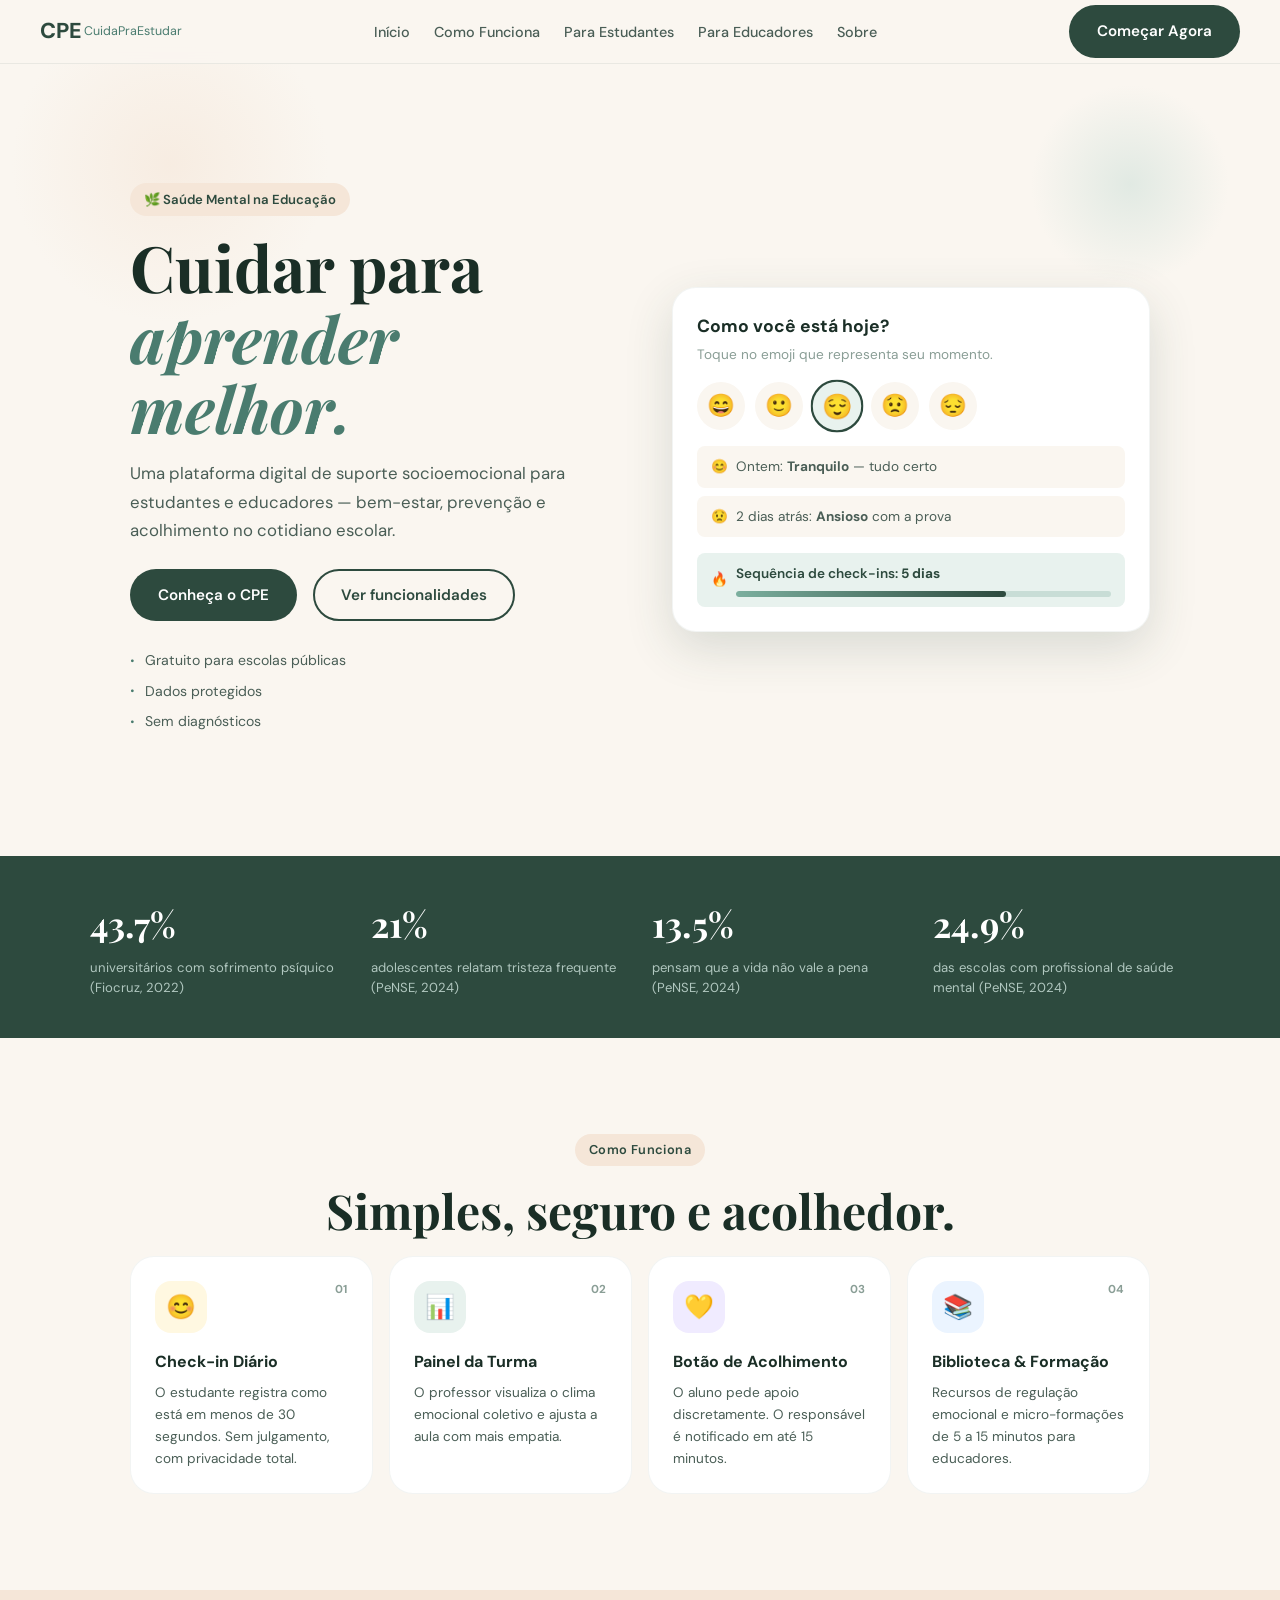
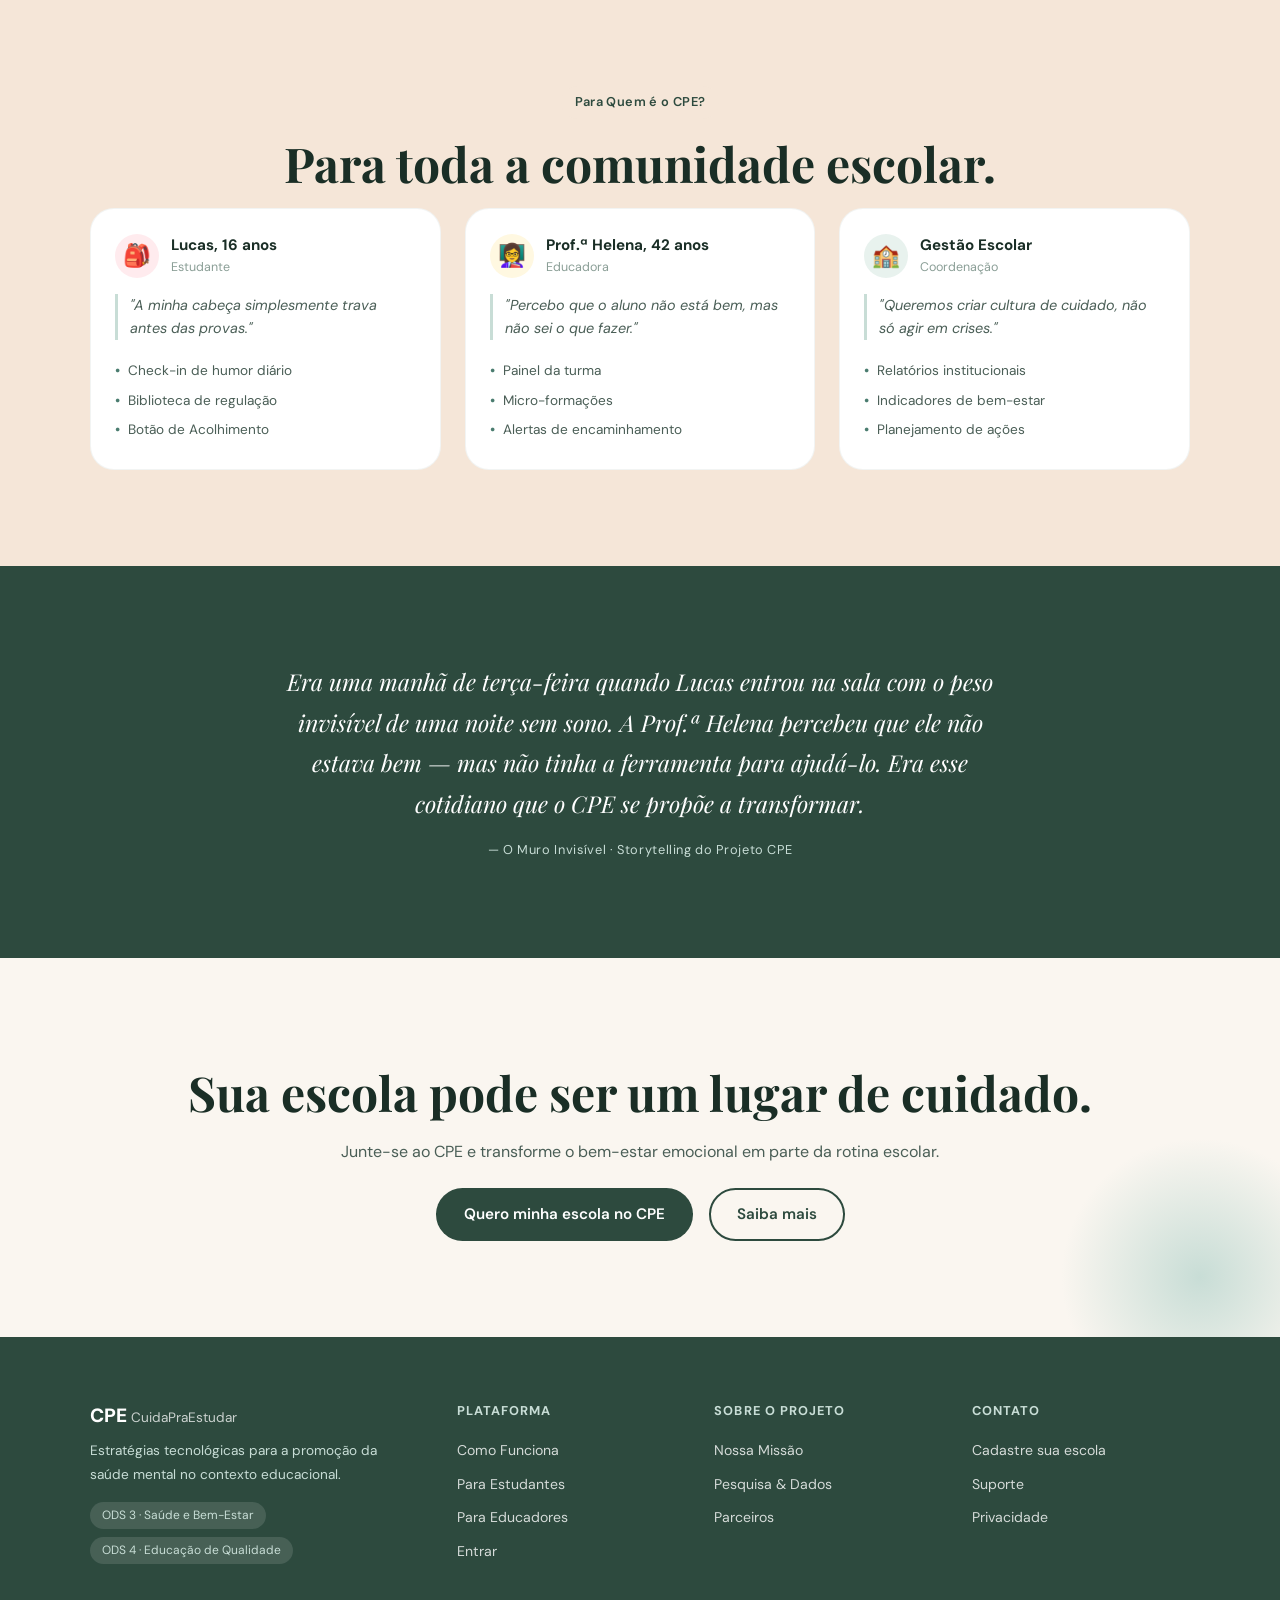
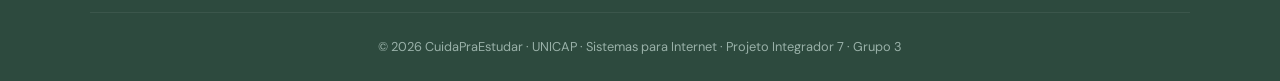
==== index.html @ 60b21c80 "commit inicial" ====
<!DOCTYPE html>
<html lang="pt-BR">
<head>
  <!-- 
    CPE - CuidaPraEstudar
    Projeto Integrador - Disciplina: Introdução à Programação Web
    Integrantes:
    Ailton Guilherme Ribeiro Ribas - 00000866953
    Ana Beatriz Ribeiro Santana - 00000866951
    Ana Paula de Oliveira Reis - 00000866967
    Caio da Silva Araújo - 00000866969
    Jhonatan Rafael Freitas - 00000866944
    Luana Rêgo de Castro - 00000866975
  -->
  <meta charset="UTF-8" />
  <meta name="viewport" content="width=device-width, initial-scale=1.0" />
  <title>CPE · CuidaPraEstudar — Cuidar para aprender melhor</title>
  <meta name="description" content="Plataforma de suporte socioemocional para toda a comunidade escolar." />
  <link rel="stylesheet" href="css/style.css" />
  <link rel="stylesheet" href="css/home.css" />
</head>
<body>

  <!-- ============ NAVBAR ============ -->
  <nav class="navbar">
    <a href="index.html" class="navbar-logo">
      <span class="logo-cpe">CPE</span><span class="logo-sub">CuidaPraEstudar</span>
    </a>
    <ul class="navbar-links">
      <li><a href="#inicio">Início</a></li>
      <li><a href="#como-funciona">Como Funciona</a></li>
      <li><a href="#estudantes">Para Estudantes</a></li>
      <li><a href="#educadores">Para Educadores</a></li>
      <li><a href="#sobre">Sobre</a></li>
    </ul>
    <a href="login.html" class="btn-primary">Começar Agora</a>
  </nav>

  <!-- ============ HERO ============ -->
  <section id="inicio" class="hero">
    <!-- Left -->
    <div class="hero-left">
      <div class="hero-badge">🌿 Saúde Mental na Educação</div>
      <h1 class="hero-title">
        Cuidar para
        <em class="hero-title-italic">aprender melhor.</em>
      </h1>
      <p class="hero-desc">
        Uma plataforma digital de suporte socioemocional para estudantes e educadores — bem-estar, prevenção e acolhimento no cotidiano escolar.
      </p>
      <div class="hero-actions">
        <a href="login.html" class="btn-primary">Conheça o CPE</a>
        <a href="#como-funciona" class="btn-secondary">Ver funcionalidades</a>
      </div>
      <ul class="hero-features">
        <li>Gratuito para escolas públicas</li>
        <li>Dados protegidos</li>
        <li>Sem diagnósticos</li>
      </ul>
    </div>

    <!-- Right: Check-in Card -->
    <div class="hero-right">
      <div class="checkin-card">
        <h3>Como você está hoje?</h3>
        <p>Toque no emoji que representa seu momento.</p>
        <div class="emoji-row">
          <button class="emoji-btn" title="Muito feliz">😄</button>
          <button class="emoji-btn" title="Feliz">🙂</button>
          <button class="emoji-btn selected" title="Tranquilo">😌</button>
          <button class="emoji-btn" title="Ansioso">😟</button>
          <button class="emoji-btn" title="Triste">😔</button>
        </div>
        <div class="checkin-history">
          <div class="checkin-item">
            <span>😊</span>
            <span>Ontem: <strong>Tranquilo</strong> — tudo certo</span>
          </div>
          <div class="checkin-item">
            <span>😟</span>
            <span>2 dias atrás: <strong>Ansioso</strong> com a prova</span>
          </div>
        </div>
        <div class="checkin-streak">
          <span>🔥</span>
          <div style="flex:1">
            <div>Sequência de check-ins: <strong>5 dias</strong></div>
            <div class="streak-bar"><div class="streak-fill"></div></div>
          </div>
        </div>
      </div>
    </div>
  </section>

  <!-- ============ STATS BAND ============ -->
  <div class="stats-band">
    <div class="stats-inner">
      <div class="stat-item reveal">
        <h3><span class="counter" data-target="59.7" data-suffix="%">59.7%</span></h3>
        <p>universitários com sofrimento psíquico (Fiocruz, 2022)</p>
      </div>
      <div class="stat-item reveal">
        <h3><span class="counter" data-target="30" data-suffix="%">30%</span></h3>
        <p>adolescentes relatam tristeza frequente (PeNSE, 2024)</p>
      </div>
      <div class="stat-item reveal">
        <h3><span class="counter" data-target="18.5" data-suffix="%">18.5%</span></h3>
        <p>pensam que a vida não vale a pena (PeNSE, 2024)</p>
      </div>
      <div class="stat-item reveal">
        <h3><span class="counter" data-target="34.1" data-suffix="%">34.1%</span></h3>
        <p>das escolas com profissional de saúde mental (PeNSE, 2024)</p>
      </div>
    </div>
  </div>

  <!-- ============ HOW IT WORKS ============ -->
  <section id="como-funciona" class="how-section">
    <div class="section-label">
      <span class="tag-badge">Como Funciona</span>
    </div>
    <h2 class="section-title">Simples, seguro e acolhedor.</h2>

    <div class="features-grid">
      <div class="feature-card reveal">
        <span class="feature-num">01</span>
        <div class="feature-icon yellow">😊</div>
        <h3>Check-in Diário</h3>
        <p>O estudante registra como está em menos de 30 segundos. Sem julgamento, com privacidade total.</p>
      </div>
      <div class="feature-card reveal">
        <span class="feature-num">02</span>
        <div class="feature-icon green">📊</div>
        <h3>Painel da Turma</h3>
        <p>O professor visualiza o clima emocional coletivo e ajusta a aula com mais empatia.</p>
      </div>
      <div class="feature-card reveal">
        <span class="feature-num">03</span>
        <div class="feature-icon purple">💛</div>
        <h3>Botão de Acolhimento</h3>
        <p>O aluno pede apoio discretamente. O responsável é notificado em até 15 minutos.</p>
      </div>
      <div class="feature-card reveal">
        <span class="feature-num">04</span>
        <div class="feature-icon blue">📚</div>
        <h3>Biblioteca &amp; Formação</h3>
        <p>Recursos de regulação emocional e micro-formações de 5 a 15 minutos para educadores.</p>
      </div>
    </div>
  </section>

  <!-- ============ PERSONAS ============ -->
  <section id="estudantes" class="personas-section">
    <div class="personas-inner">
      <div class="section-label">
        <span class="tag-badge">Para Quem é o CPE?</span>
      </div>
      <h2 class="section-title">Para toda a comunidade escolar.</h2>

      <div class="personas-grid">
        <!-- Estudante -->
        <div class="persona-card reveal">
          <div class="persona-header">
            <div class="persona-avatar red">🎒</div>
            <div>
              <div class="persona-name">Lucas, 16 anos</div>
              <div class="persona-role">Estudante</div>
            </div>
          </div>
          <p class="persona-quote">"A minha cabeça simplesmente trava antes das provas."</p>
          <ul class="persona-list">
            <li>Check-in de humor diário</li>
            <li>Biblioteca de regulação</li>
            <li>Botão de Acolhimento</li>
          </ul>
        </div>

        <!-- Educadora -->
        <div class="persona-card reveal" id="educadores">
          <div class="persona-header">
            <div class="persona-avatar yellow">👩‍🏫</div>
            <div>
              <div class="persona-name">Prof.ª Helena, 42 anos</div>
              <div class="persona-role">Educadora</div>
            </div>
          </div>
          <p class="persona-quote">"Percebo que o aluno não está bem, mas não sei o que fazer."</p>
          <ul class="persona-list">
            <li>Painel da turma</li>
            <li>Micro-formações</li>
            <li>Alertas de encaminhamento</li>
          </ul>
        </div>

        <!-- Gestão -->
        <div class="persona-card reveal">
          <div class="persona-header">
            <div class="persona-avatar green">🏫</div>
            <div>
              <div class="persona-name">Gestão Escolar</div>
              <div class="persona-role">Coordenação</div>
            </div>
          </div>
          <p class="persona-quote">"Queremos criar cultura de cuidado, não só agir em crises."</p>
          <ul class="persona-list">
            <li>Relatórios institucionais</li>
            <li>Indicadores de bem-estar</li>
            <li>Planejamento de ações</li>
          </ul>
        </div>
      </div>
    </div>
  </section>

  <!-- ============ STORYTELLING ============ -->
  <section class="story-section">
    <p class="story-text reveal">
      Era uma manhã de terça-feira quando Lucas entrou na sala com o peso invisível de uma noite sem sono. A Prof.ª Helena percebeu que ele não estava bem — mas não tinha a ferramenta para ajudá-lo. Era esse cotidiano que o CPE se propõe a transformar.
    </p>
    <span class="story-attribution">— O Muro Invisível · Storytelling do Projeto CPE</span>
  </section>

  <!-- ============ CTA ============ -->
  <section id="sobre" class="cta-section">
    <h2 class="cta-title reveal">Sua escola pode ser um lugar de cuidado.</h2>
    <p class="cta-desc reveal">Junte-se ao CPE e transforme o bem-estar emocional em parte da rotina escolar.</p>
    <div class="cta-actions reveal">
      <a href="login.html" class="btn-primary">Quero minha escola no CPE</a>
      <a href="#como-funciona" class="btn-secondary">Saiba mais</a>
    </div>
  </section>

  <!-- ============ FOOTER ============ -->
  <footer class="footer">
    <div class="footer-grid">
      <div>
        <div class="footer-logo">CPE<span style="font-weight:400;font-size:0.85rem;opacity:0.75"> CuidaPraEstudar</span></div>
        <p class="footer-desc">Estratégias tecnológicas para a promoção da saúde mental no contexto educacional.</p>
        <div class="footer-ods">
          <span class="footer-ods-tag">ODS 3 · Saúde e Bem-Estar</span>
          <span class="footer-ods-tag">ODS 4 · Educação de Qualidade</span>
        </div>
      </div>
      <div class="footer-col">
        <h4>Plataforma</h4>
        <ul>
          <li><a href="#como-funciona">Como Funciona</a></li>
          <li><a href="#estudantes">Para Estudantes</a></li>
          <li><a href="#educadores">Para Educadores</a></li>
          <li><a href="login.html">Entrar</a></li>
        </ul>
      </div>
      <div class="footer-col">
        <h4>Sobre o Projeto</h4>
        <ul>
          <li><a href="#">Nossa Missão</a></li>
          <li><a href="#">Pesquisa &amp; Dados</a></li>
          <li><a href="#">Parceiros</a></li>
        </ul>
      </div>
      <div class="footer-col">
        <h4>Contato</h4>
        <ul>
          <li><a href="#">Cadastre sua escola</a></li>
          <li><a href="#">Suporte</a></li>
          <li><a href="#">Privacidade</a></li>
        </ul>
      </div>
    </div>
    <div class="footer-bottom">
      © 2026 CuidaPraEstudar · UNICAP · Sistemas para Internet · Projeto Integrador 7 · Grupo 3
    </div>
  </footer>

  <script src="js/main.js"></script>
</body>
</html>
---- css/style.css ----
/* ============================================
   CPE - CuidaPraEstudar | Global Styles
   Integrantes: [Nome 1 - Matrícula] [Nome 2 - Matrícula]
   ============================================ */

@import url('https://fonts.googleapis.com/css2?family=Playfair+Display:ital,wght@0,700;1,500&family=DM+Sans:wght@300;400;500;600&display=swap');

:root {
  /* Colors */
  --green-dark: #2D4A3E;
  --green-mid: #4A7C6F;
  --green-light: #7BAF9E;
  --green-pale: #C8DDD6;
  --green-soft: #E8F2EE;
  --cream: #FAF6F0;
  --peach: #F5E6D8;
  --peach-mid: #EDCFB5;
  --salmon: #E8927C;
  --text-dark: #1A2E26;
  --text-mid: #4A5E56;
  --text-light: #8A9E96;
  --white: #FFFFFF;
  --amber: #F5A623;
  --red-soft: #E87C6A;
  --purple-soft: #B8A8D4;
  --blue-soft: #A8C4D4;

  /* Typography */
  --font-display: 'Playfair Display', Georgia, serif;
  --font-body: 'DM Sans', sans-serif;

  /* Spacing */
  --space-xs: 0.5rem;
  --space-sm: 1rem;
  --space-md: 1.5rem;
  --space-lg: 2.5rem;
  --space-xl: 4rem;
  --space-2xl: 6rem;

  /* Border radius */
  --radius-sm: 8px;
  --radius-md: 16px;
  --radius-lg: 24px;
  --radius-full: 999px;

  /* Shadows */
  --shadow-sm: 0 2px 8px rgba(45,74,62,0.08);
  --shadow-md: 0 8px 24px rgba(45,74,62,0.12);
  --shadow-lg: 0 16px 48px rgba(45,74,62,0.16);
}

* {
  margin: 0;
  padding: 0;
  box-sizing: border-box;
}

html {
  scroll-behavior: smooth;
}

body {
  font-family: var(--font-body);
  background-color: var(--cream);
  color: var(--text-dark);
  line-height: 1.6;
  -webkit-font-smoothing: antialiased;
}

/* ---- Shared Components ---- */

.btn-primary {
  display: inline-flex;
  align-items: center;
  gap: 8px;
  background: var(--green-dark);
  color: var(--white);
  border: none;
  border-radius: var(--radius-full);
  padding: 14px 28px;
  font-family: var(--font-body);
  font-size: 0.95rem;
  font-weight: 600;
  cursor: pointer;
  transition: all 0.25s ease;
  text-decoration: none;
}

.btn-primary:hover {
  background: var(--green-mid);
  transform: translateY(-2px);
  box-shadow: var(--shadow-md);
}

.btn-secondary {
  display: inline-flex;
  align-items: center;
  gap: 8px;
  background: transparent;
  color: var(--green-dark);
  border: 2px solid var(--green-dark);
  border-radius: var(--radius-full);
  padding: 12px 26px;
  font-family: var(--font-body);
  font-size: 0.95rem;
  font-weight: 600;
  cursor: pointer;
  transition: all 0.25s ease;
  text-decoration: none;
}

.btn-secondary:hover {
  background: var(--green-soft);
  transform: translateY(-2px);
}

.tag-badge {
  display: inline-block;
  background: var(--peach);
  color: var(--green-dark);
  border-radius: var(--radius-full);
  padding: 6px 14px;
  font-size: 0.8rem;
  font-weight: 600;
  letter-spacing: 0.03em;
}

.tag-badge.green {
  background: var(--green-soft);
  color: var(--green-dark);
}

/* ---- Navbar ---- */

.navbar {
  position: sticky;
  top: 0;
  z-index: 100;
  background: rgba(250,246,240,0.92);
  backdrop-filter: blur(12px);
  border-bottom: 1px solid rgba(45,74,62,0.08);
  padding: 0 var(--space-lg);
  height: 64px;
  display: flex;
  align-items: center;
  justify-content: space-between;
}

.navbar-logo {
  font-family: var(--font-body);
  font-weight: 700;
  font-size: 1.1rem;
  color: var(--green-dark);
  text-decoration: none;
  display: flex;
  align-items: center;
  gap: 2px;
}

.navbar-logo .logo-cpe {
  font-size: 1.35rem;
  font-weight: 800;
  color: var(--green-dark);
}

.navbar-logo .logo-sub {
  font-size: 0.78rem;
  font-weight: 400;
  color: var(--green-mid);
}

.navbar-links {
  display: flex;
  align-items: center;
  gap: var(--space-md);
  list-style: none;
}

.navbar-links a {
  text-decoration: none;
  color: var(--text-mid);
  font-size: 0.9rem;
  font-weight: 500;
  transition: color 0.2s;
}

.navbar-links a:hover {
  color: var(--green-dark);
}

/* ---- Section Labels ---- */

.section-label {
  text-align: center;
  margin-bottom: var(--space-sm);
}

.section-title {
  font-family: var(--font-display);
  font-size: clamp(2rem, 4vw, 3rem);
  color: var(--text-dark);
  text-align: center;
  margin-bottom: var(--space-sm);
  line-height: 1.2;
}

.section-subtitle {
  text-align: center;
  color: var(--text-mid);
  font-size: 1rem;
  max-width: 560px;
  margin: 0 auto var(--space-lg);
}

/* ---- Card ---- */

.card {
  background: var(--white);
  border-radius: var(--radius-lg);
  padding: var(--space-md);
  box-shadow: var(--shadow-sm);
  border: 1px solid rgba(45,74,62,0.06);
  transition: all 0.3s ease;
}

.card:hover {
  box-shadow: var(--shadow-md);
  transform: translateY(-4px);
}

/* ---- XP Badge ---- */

.xp-badge {
  display: inline-block;
  font-size: 0.75rem;
  font-weight: 700;
  color: var(--green-dark);
  background: var(--green-soft);
  border-radius: var(--radius-full);
  padding: 3px 10px;
}

/* ---- Progress Bar ---- */

.progress-bar {
  height: 8px;
  background: var(--green-soft);
  border-radius: var(--radius-full);
  overflow: hidden;
}

.progress-fill {
  height: 100%;
  background: linear-gradient(90deg, var(--green-mid), var(--green-dark));
  border-radius: var(--radius-full);
  transition: width 0.8s ease;
}

/* ---- Footer ---- */

.footer {
  background: var(--green-dark);
  color: var(--white);
  padding: var(--space-xl) var(--space-lg) var(--space-md);
}

.footer-grid {
  display: grid;
  grid-template-columns: 1.5fr 1fr 1fr 1fr;
  gap: var(--space-lg);
  max-width: 1100px;
  margin: 0 auto var(--space-lg);
}

.footer-logo {
  font-family: var(--font-body);
  font-weight: 800;
  font-size: 1.2rem;
  margin-bottom: var(--space-xs);
  color: var(--white);
}

.footer-desc {
  font-size: 0.85rem;
  color: var(--green-pale);
  line-height: 1.7;
  margin-bottom: var(--space-sm);
}

.footer-col h4 {
  font-size: 0.8rem;
  font-weight: 700;
  text-transform: uppercase;
  letter-spacing: 0.08em;
  color: var(--green-pale);
  margin-bottom: var(--space-sm);
}

.footer-col ul {
  list-style: none;
}

.footer-col ul li {
  margin-bottom: 8px;
}

.footer-col ul li a {
  text-decoration: none;
  color: var(--white);
  font-size: 0.88rem;
  opacity: 0.8;
  transition: opacity 0.2s;
}

.footer-col ul li a:hover {
  opacity: 1;
}

.footer-bottom {
  border-top: 1px solid rgba(255,255,255,0.1);
  padding-top: var(--space-md);
  text-align: center;
  max-width: 1100px;
  margin: 0 auto;
  font-size: 0.8rem;
  color: var(--green-pale);
  opacity: 0.7;
}

.footer-ods {
  display: flex;
  gap: 8px;
  flex-wrap: wrap;
  margin-top: var(--space-xs);
}

.footer-ods-tag {
  background: rgba(255,255,255,0.12);
  border-radius: var(--radius-full);
  padding: 4px 12px;
  font-size: 0.75rem;
  color: var(--green-pale);
}

/* ---- Animations ---- */

@keyframes fadeUp {
  from { opacity: 0; transform: translateY(24px); }
  to { opacity: 1; transform: translateY(0); }
}

@keyframes fadeIn {
  from { opacity: 0; }
  to { opacity: 1; }
}

@keyframes scaleIn {
  from { opacity: 0; transform: scale(0.95); }
  to { opacity: 1; transform: scale(1); }
}

.animate-fade-up {
  animation: fadeUp 0.6s ease forwards;
}

.animate-delay-1 { animation-delay: 0.1s; opacity: 0; }
.animate-delay-2 { animation-delay: 0.2s; opacity: 0; }
.animate-delay-3 { animation-delay: 0.3s; opacity: 0; }
.animate-delay-4 { animation-delay: 0.4s; opacity: 0; }
.animate-delay-5 { animation-delay: 0.5s; opacity: 0; }

/* ---- Responsive ---- */

@media (max-width: 768px) {
  .navbar-links { display: none; }
  .footer-grid { grid-template-columns: 1fr 1fr; }
}

@media (max-width: 480px) {
  .footer-grid { grid-template-columns: 1fr; }
  :root { --space-lg: 1.5rem; --space-xl: 2.5rem; }
}
---- css/home.css ----
/* ============================================
   CPE - Landing Page Styles
   ============================================ */

/* ---- Hero ---- */

.hero {
  min-height: 88vh;
  display: grid;
  grid-template-columns: 1fr 1fr;
  align-items: center;
  gap: var(--space-xl);
  max-width: 1100px;
  margin: 0 auto;
  padding: var(--space-xl) var(--space-lg);
  position: relative;
}

.hero::before {
  content: '';
  position: absolute;
  top: -60px;
  left: -80px;
  width: 320px;
  height: 320px;
  background: radial-gradient(circle, var(--peach) 0%, transparent 70%);
  border-radius: 50%;
  z-index: -1;
  opacity: 0.6;
}

.hero::after {
  content: '';
  position: absolute;
  top: 20px;
  right: -40px;
  width: 200px;
  height: 200px;
  background: radial-gradient(circle, var(--green-pale) 0%, transparent 70%);
  border-radius: 50%;
  z-index: -1;
  opacity: 0.5;
}

.hero-badge {
  display: inline-flex;
  align-items: center;
  gap: 6px;
  background: var(--peach);
  color: var(--green-dark);
  border-radius: var(--radius-full);
  padding: 6px 14px;
  font-size: 0.82rem;
  font-weight: 600;
  margin-bottom: var(--space-sm);
  animation: fadeUp 0.5s ease forwards;
}

.hero-title {
  font-family: var(--font-display);
  font-size: clamp(2.8rem, 5vw, 4rem);
  line-height: 1.1;
  color: var(--text-dark);
  margin-bottom: 0;
  animation: fadeUp 0.6s ease 0.1s forwards;
  opacity: 0;
}

.hero-title-italic {
  font-style: italic;
  color: var(--green-mid);
  display: block;
}

.hero-desc {
  color: var(--text-mid);
  font-size: 1.05rem;
  margin: var(--space-sm) 0 var(--space-md);
  line-height: 1.7;
  max-width: 460px;
  animation: fadeUp 0.6s ease 0.2s forwards;
  opacity: 0;
}

.hero-actions {
  display: flex;
  gap: var(--space-sm);
  flex-wrap: wrap;
  margin-bottom: var(--space-md);
  animation: fadeUp 0.6s ease 0.3s forwards;
  opacity: 0;
}

.hero-features {
  list-style: none;
  animation: fadeUp 0.6s ease 0.4s forwards;
  opacity: 0;
}

.hero-features li {
  display: flex;
  align-items: center;
  gap: 10px;
  color: var(--text-mid);
  font-size: 0.88rem;
  padding: 4px 0;
}

.hero-features li::before {
  content: '·';
  color: var(--green-mid);
  font-size: 1.5rem;
  line-height: 0;
}

/* ---- Checkin Card ---- */

.checkin-card {
  background: var(--white);
  border-radius: var(--radius-lg);
  padding: var(--space-md);
  box-shadow: var(--shadow-lg);
  border: 1px solid rgba(45,74,62,0.06);
  animation: scaleIn 0.7s ease 0.3s forwards;
  opacity: 0;
  position: relative;
}

.checkin-card h3 {
  font-size: 1.1rem;
  font-weight: 700;
  margin-bottom: 4px;
  color: var(--text-dark);
}

.checkin-card p {
  font-size: 0.85rem;
  color: var(--text-light);
  margin-bottom: var(--space-sm);
}

.emoji-row {
  display: flex;
  gap: 10px;
  margin-bottom: var(--space-sm);
}

.emoji-btn {
  width: 48px;
  height: 48px;
  border-radius: 50%;
  border: 2px solid transparent;
  background: var(--cream);
  font-size: 1.4rem;
  cursor: pointer;
  transition: all 0.2s ease;
  display: flex;
  align-items: center;
  justify-content: center;
}

.emoji-btn:hover {
  transform: scale(1.15);
  border-color: var(--green-light);
  background: var(--green-soft);
}

.emoji-btn.selected {
  border-color: var(--green-dark);
  background: var(--green-soft);
  transform: scale(1.1);
}

.checkin-history {
  display: flex;
  flex-direction: column;
  gap: 8px;
  margin-bottom: var(--space-sm);
}

.checkin-item {
  display: flex;
  align-items: center;
  gap: 8px;
  background: var(--cream);
  border-radius: var(--radius-sm);
  padding: 10px 14px;
  font-size: 0.85rem;
  color: var(--text-mid);
}

.checkin-streak {
  background: var(--green-soft);
  border-radius: var(--radius-sm);
  padding: 10px 14px;
  font-size: 0.85rem;
  color: var(--green-dark);
  font-weight: 600;
  display: flex;
  align-items: center;
  gap: 8px;
}

.streak-bar {
  height: 6px;
  background: var(--green-pale);
  border-radius: var(--radius-full);
  margin-top: 6px;
  overflow: hidden;
}

.streak-fill {
  height: 100%;
  width: 72%;
  background: linear-gradient(90deg, var(--green-light), var(--green-dark));
  border-radius: var(--radius-full);
  animation: growWidth 1s ease 1s forwards;
}

@keyframes growWidth {
  from { width: 0; }
  to { width: 72%; }
}

/* ---- Stats Band ---- */

.stats-band {
  background: var(--green-dark);
  padding: var(--space-lg) var(--space-lg);
}

.stats-inner {
  max-width: 1100px;
  margin: 0 auto;
  display: grid;
  grid-template-columns: repeat(4, 1fr);
  gap: var(--space-md);
}

.stat-item h3 {
  font-family: var(--font-display);
  font-size: 2.2rem;
  color: var(--white);
  margin-bottom: 6px;
}

.stat-item p {
  font-size: 0.82rem;
  color: var(--green-pale);
  line-height: 1.5;
  opacity: 0.85;
}

/* ---- How It Works ---- */

.how-section {
  padding: var(--space-2xl) var(--space-lg);
  max-width: 1100px;
  margin: 0 auto;
}

.features-grid {
  display: grid;
  grid-template-columns: repeat(4, 1fr);
  gap: var(--space-sm);
}

.feature-card {
  background: var(--white);
  border-radius: var(--radius-lg);
  padding: var(--space-md);
  border: 1px solid rgba(45,74,62,0.06);
  transition: all 0.3s ease;
  position: relative;
}

.feature-card:hover {
  box-shadow: var(--shadow-md);
  transform: translateY(-6px);
}

.feature-num {
  position: absolute;
  top: var(--space-md);
  right: var(--space-md);
  font-size: 0.72rem;
  font-weight: 700;
  color: var(--text-light);
  letter-spacing: 0.05em;
}

.feature-icon {
  width: 52px;
  height: 52px;
  border-radius: var(--radius-md);
  display: flex;
  align-items: center;
  justify-content: center;
  font-size: 1.5rem;
  margin-bottom: var(--space-sm);
}

.feature-icon.yellow { background: #FFF8E1; }
.feature-icon.green  { background: var(--green-soft); }
.feature-icon.purple { background: #F0EBFF; }
.feature-icon.blue   { background: #EBF4FF; }

.feature-card h3 {
  font-size: 1rem;
  font-weight: 700;
  margin-bottom: 8px;
  color: var(--text-dark);
}

.feature-card p {
  font-size: 0.85rem;
  color: var(--text-mid);
  line-height: 1.6;
}

/* ---- Personas ---- */

.personas-section {
  padding: var(--space-2xl) var(--space-lg);
  background: var(--peach);
}

.personas-inner {
  max-width: 1100px;
  margin: 0 auto;
}

.personas-grid {
  display: grid;
  grid-template-columns: repeat(3, 1fr);
  gap: var(--space-md);
}

.persona-card {
  background: var(--white);
  border-radius: var(--radius-lg);
  padding: var(--space-md);
  border: 1px solid rgba(45,74,62,0.06);
}

.persona-header {
  display: flex;
  align-items: center;
  gap: 12px;
  margin-bottom: var(--space-sm);
}

.persona-avatar {
  width: 44px;
  height: 44px;
  border-radius: 50%;
  display: flex;
  align-items: center;
  justify-content: center;
  font-size: 1.4rem;
  flex-shrink: 0;
}

.persona-avatar.red    { background: #FFEBEE; }
.persona-avatar.yellow { background: #FFF8E1; }
.persona-avatar.green  { background: var(--green-soft); }

.persona-name {
  font-weight: 700;
  font-size: 0.95rem;
  color: var(--text-dark);
}

.persona-role {
  font-size: 0.78rem;
  color: var(--text-light);
}

.persona-quote {
  font-style: italic;
  color: var(--text-mid);
  font-size: 0.9rem;
  margin-bottom: var(--space-sm);
  line-height: 1.6;
  border-left: 3px solid var(--green-pale);
  padding-left: 12px;
}

.persona-list {
  list-style: none;
}

.persona-list li {
  font-size: 0.85rem;
  color: var(--text-mid);
  padding: 4px 0;
  display: flex;
  align-items: center;
  gap: 8px;
}

.persona-list li::before {
  content: '•';
  color: var(--green-mid);
  font-weight: 700;
}

/* ---- Storytelling ---- */

.story-section {
  padding: var(--space-2xl) var(--space-lg);
  background: var(--green-dark);
  text-align: center;
}

.story-text {
  max-width: 740px;
  margin: 0 auto;
  font-family: var(--font-display);
  font-style: italic;
  font-size: clamp(1.1rem, 2.5vw, 1.45rem);
  color: var(--white);
  line-height: 1.75;
  opacity: 0.95;
}

.story-attribution {
  display: inline-block;
  margin-top: var(--space-sm);
  font-family: var(--font-body);
  font-size: 0.8rem;
  color: var(--green-pale);
  letter-spacing: 0.05em;
  font-style: normal;
}

/* ---- CTA Section ---- */

.cta-section {
  padding: var(--space-2xl) var(--space-lg);
  text-align: center;
  position: relative;
  overflow: hidden;
}

.cta-section::before {
  content: '';
  position: absolute;
  bottom: -80px;
  right: -60px;
  width: 280px;
  height: 280px;
  background: radial-gradient(circle, var(--green-pale) 0%, transparent 70%);
  border-radius: 50%;
  z-index: -1;
}

.cta-title {
  font-family: var(--font-display);
  font-size: clamp(2rem, 4vw, 3rem);
  margin-bottom: var(--space-xs);
}

.cta-desc {
  color: var(--text-mid);
  margin-bottom: var(--space-md);
  font-size: 1rem;
}

.cta-actions {
  display: flex;
  gap: var(--space-sm);
  justify-content: center;
  flex-wrap: wrap;
}

/* ---- Responsive ---- */

@media (max-width: 900px) {
  .hero { grid-template-columns: 1fr; min-height: auto; }
  .features-grid { grid-template-columns: 1fr 1fr; }
  .personas-grid { grid-template-columns: 1fr; }
  .stats-inner { grid-template-columns: 1fr 1fr; gap: var(--space-sm); }
}

@media (max-width: 600px) {
  .features-grid { grid-template-columns: 1fr; }
  .stats-inner { grid-template-columns: 1fr 1fr; }
}
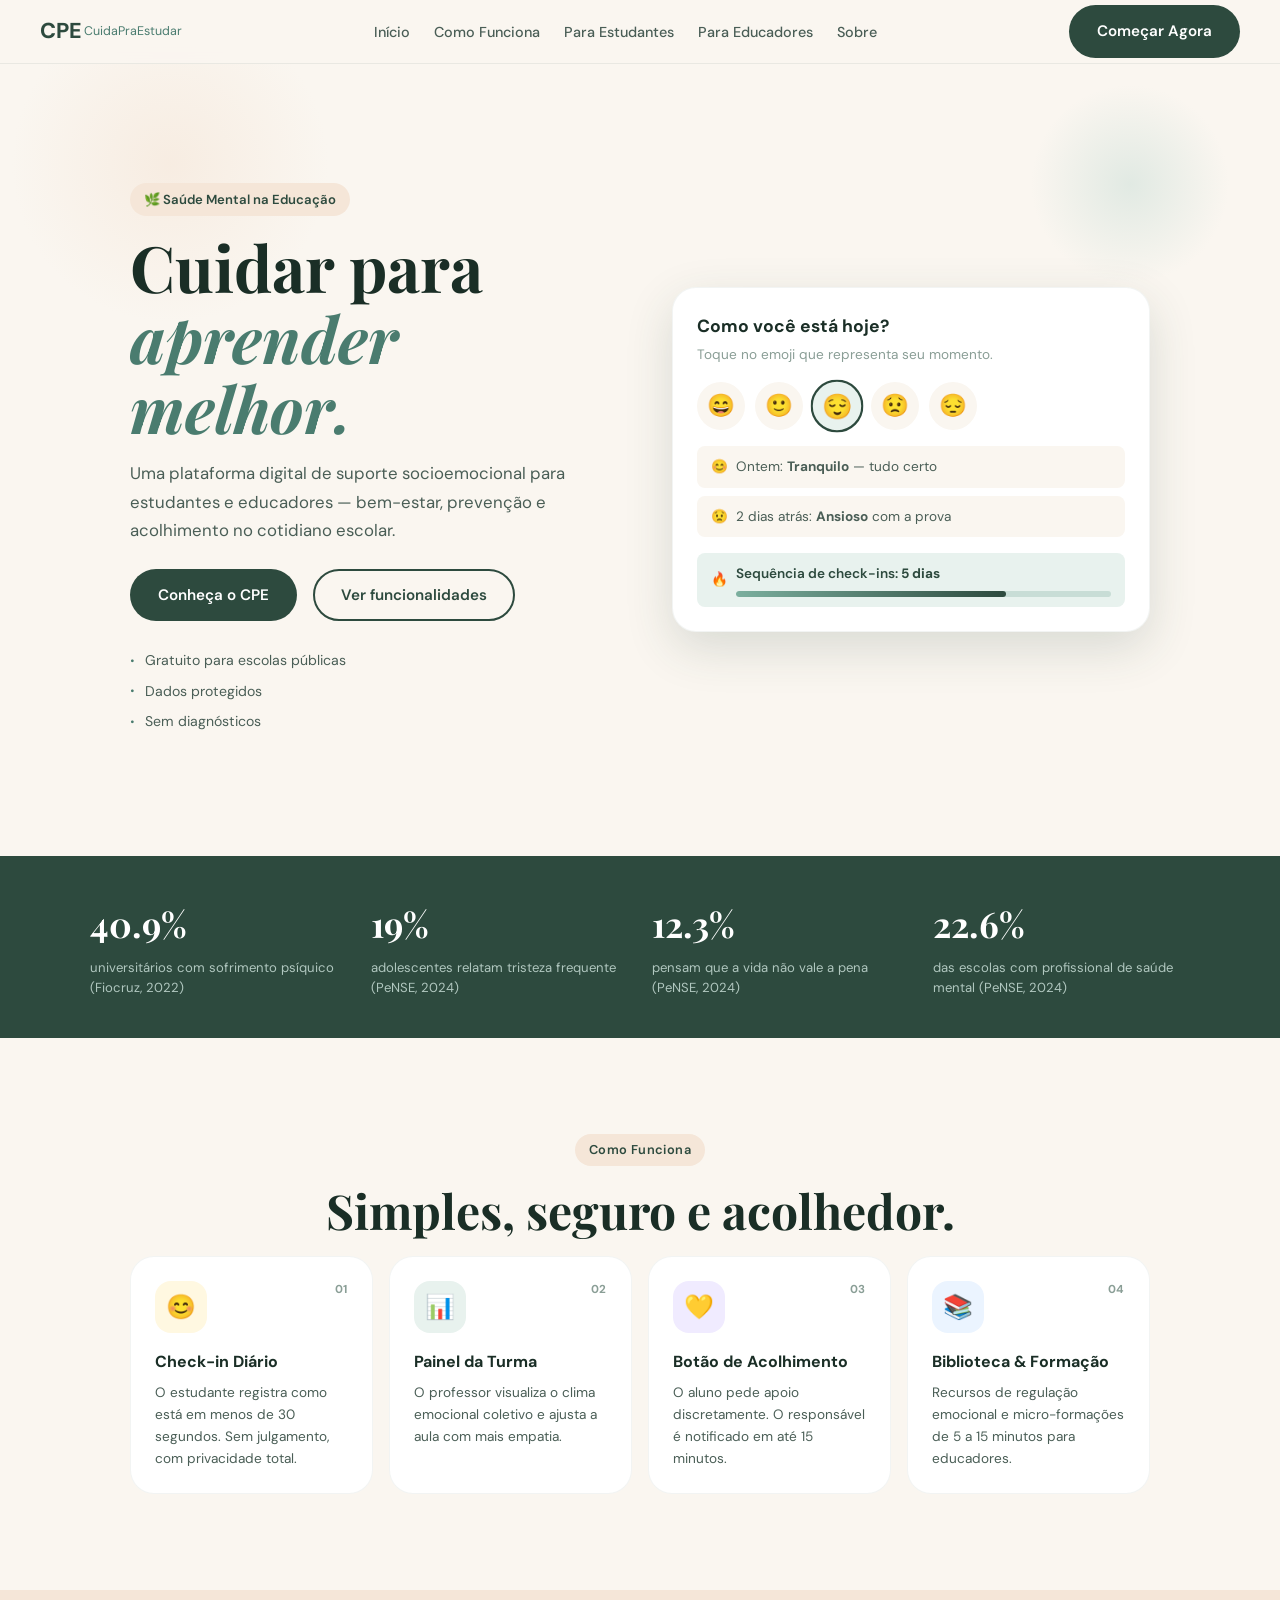
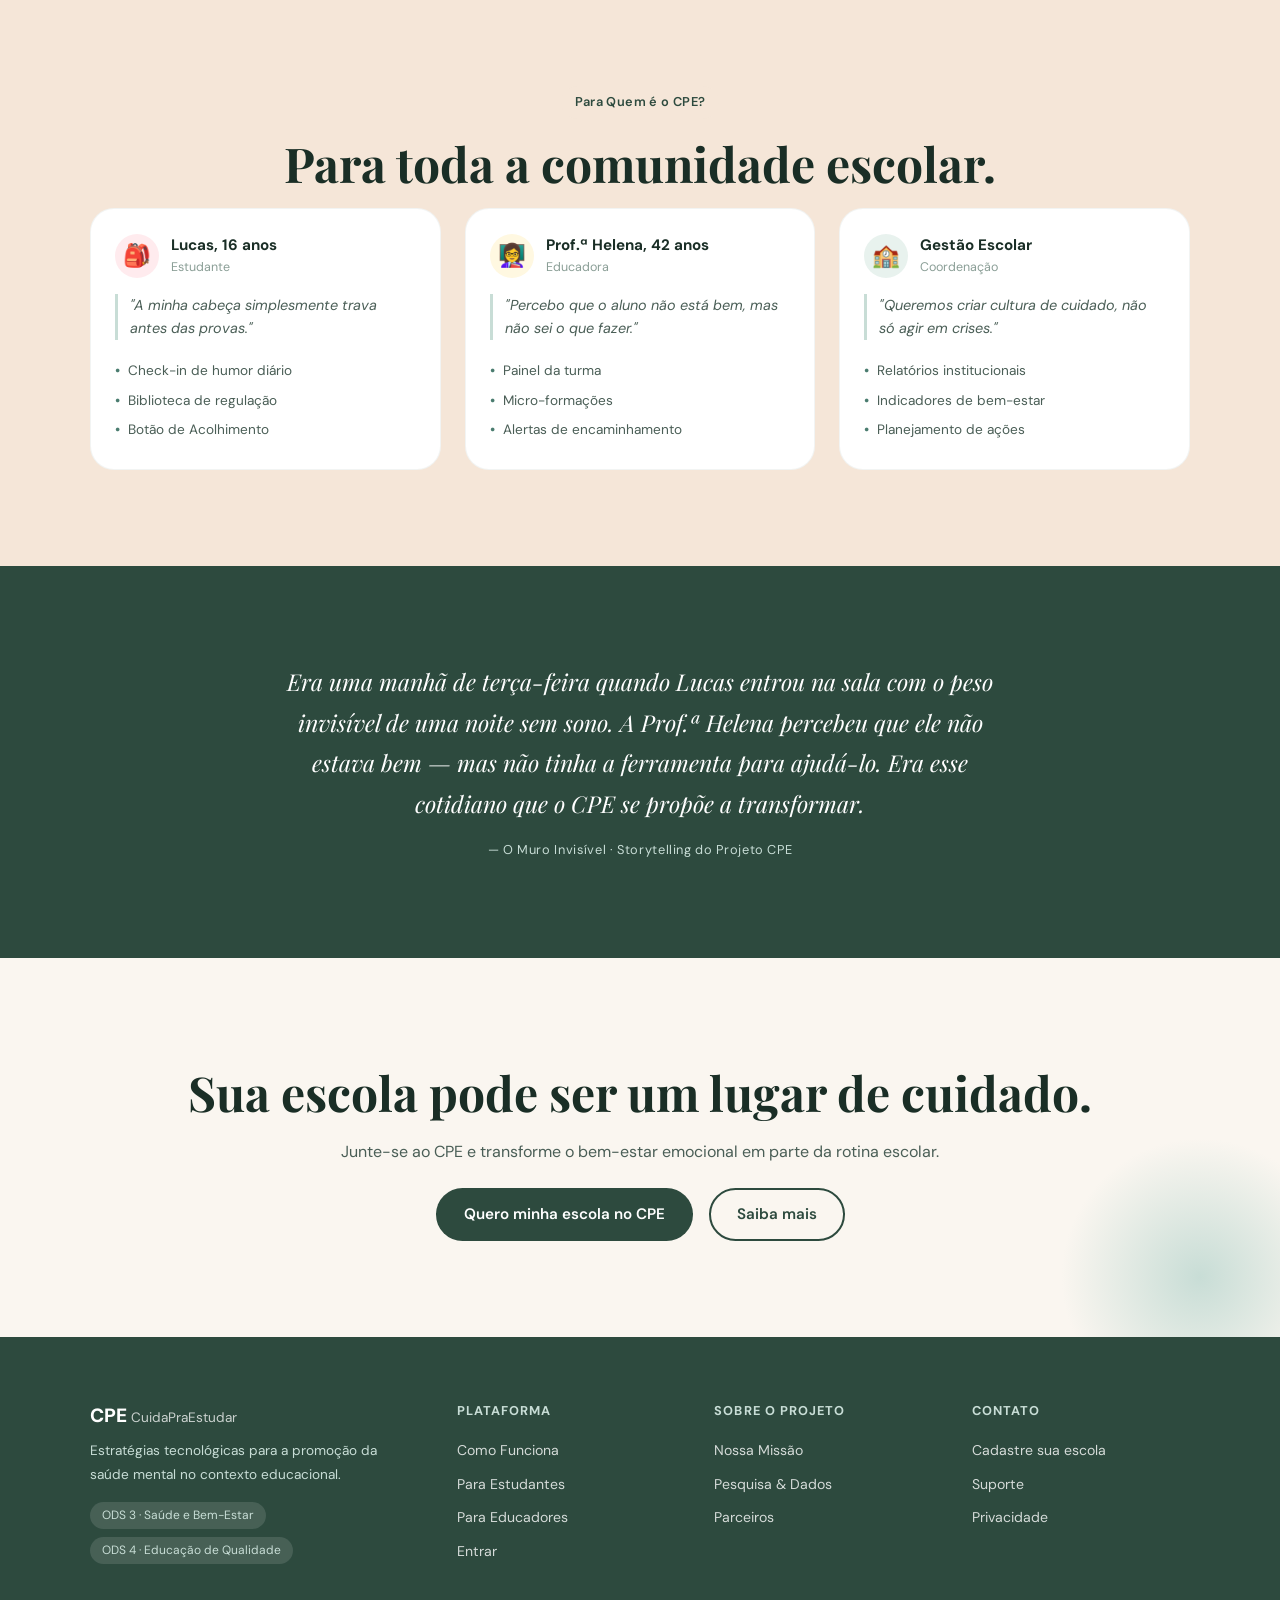
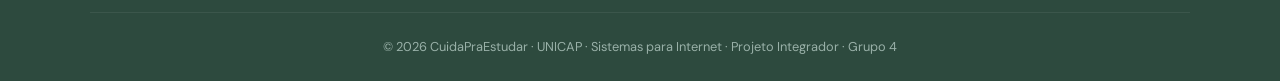
==== commit de7edb0c: "fix" ====
--- a/index.html
+++ b/index.html
@@ -268,7 +268,7 @@
       </div>
     </div>
     <div class="footer-bottom">
-      © 2026 CuidaPraEstudar · UNICAP · Sistemas para Internet · Projeto Integrador 7 · Grupo 3
+      © 2026 CuidaPraEstudar · UNICAP · Sistemas para Internet · Projeto Integrador · Grupo 4
     </div>
   </footer>
 
